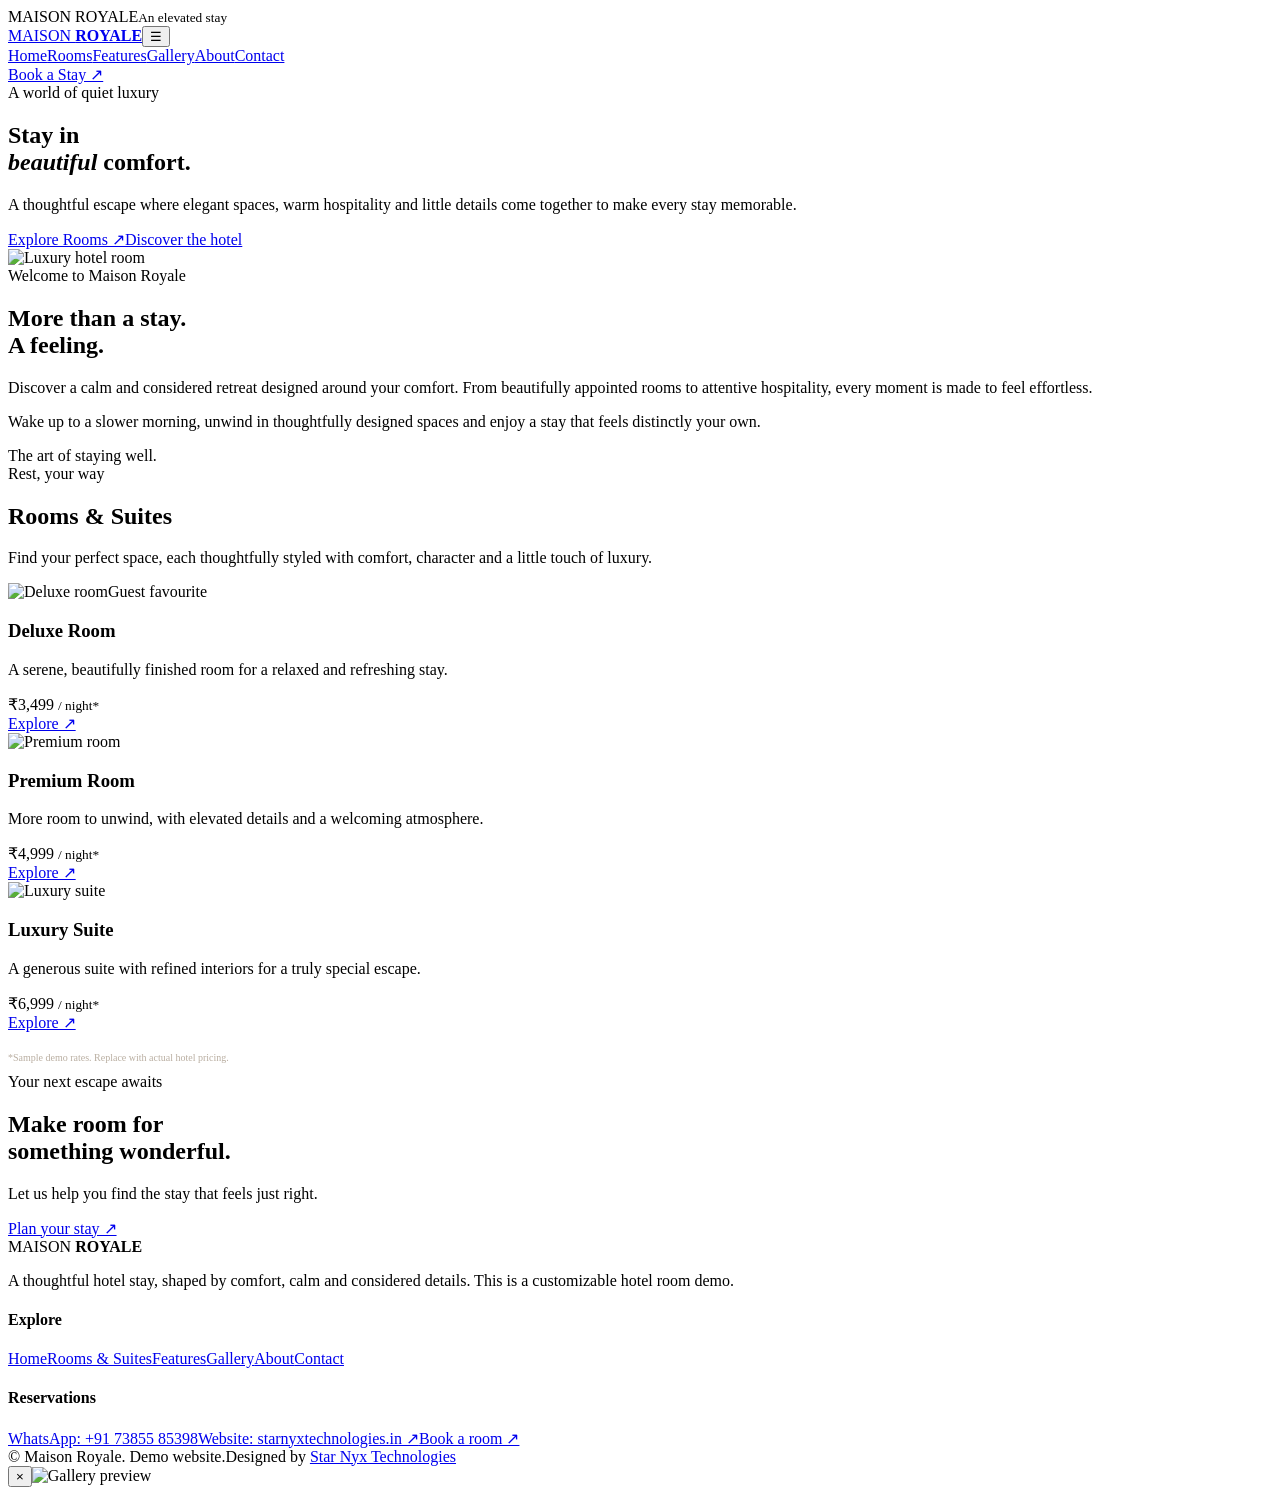
==== index.html @ e9866831 "Add files via upload" ====
<!doctype html><html lang="en"><head><meta charset="utf-8"><meta name="viewport" content="width=device-width,initial-scale=1"><meta name="theme-color" content="#3b1010"><title>Luxury Hotel | Maison Royale</title><link rel="stylesheet" href="assets/style.css"></head><body>
<div class="loader"><div>MAISON ROYALE<i></i><small>An elevated stay</small></div></div>
<header><a class="logo" href="index.html">MAISON <b>ROYALE</b></a><button class="menu" aria-label="Open navigation">☰</button><nav><a class="active" href="index.html">Home</a><a class="" href="rooms.html">Rooms</a><a class="" href="features.html">Features</a><a class="" href="gallery.html">Gallery</a><a class="" href="about.html">About</a><a class="" href="contact.html">Contact</a></nav><a class="nav-book" href="https://wa.me/917385585398?text=Hello%2C%20I%20would%20like%20to%20enquire%20about%20a%20room." target="_blank" rel="noopener">Book a Stay ↗</a></header>

<main><section class="home-hero" id="home"><div class="content"><div class="eyebrow">A world of quiet luxury</div><h1>Stay in<br><em>beautiful</em> comfort.</h1><p>A thoughtful escape where elegant spaces, warm hospitality and little details come together to make every stay memorable.</p><a class="btn" href="rooms.html">Explore Rooms ↗</a><a class="btn outline" href="about.html">Discover the hotel</a></div></section>
<section class="section"><div class="wrap intro-grid"><div class="intro-img reveal left"><img src="https://images.unsplash.com/photo-1611892440504-42a792e24d32?auto=format&fit=crop&w=1100&q=85" alt="Luxury hotel room"></div><div class="intro-copy reveal right"><div class="eyebrow">Welcome to Maison Royale</div><h2>More than a stay.<br>A feeling.</h2><p>Discover a calm and considered retreat designed around your comfort. From beautifully appointed rooms to attentive hospitality, every moment is made to feel effortless.</p><p>Wake up to a slower morning, unwind in thoughtfully designed spaces and enjoy a stay that feels distinctly your own.</p><div class="signature">The art of staying well.</div></div></div></section>
<section class="section dark"><div class="wrap"><div class="heading reveal"><div><div class="eyebrow">Rest, your way</div><h2>Rooms & Suites</h2></div><p>Find your perfect space, each thoughtfully styled with comfort, character and a little touch of luxury.</p></div><div class="cards">
<article class="card reveal"><div class="card-img"><img src="https://images.unsplash.com/photo-1611892440504-42a792e24d32?auto=format&fit=crop&w=900&q=85" alt="Deluxe room"><span class="tag">Guest favourite</span></div><div class="card-body"><h3>Deluxe Room</h3><p>A serene, beautifully finished room for a relaxed and refreshing stay.</p><div class="card-foot"><div class="price">₹3,499 <small>/ night*</small></div><a class="link" href="rooms.html">Explore ↗</a></div></div></article>
<article class="card reveal d1"><div class="card-img"><img src="https://images.unsplash.com/photo-1590490360182-c33d57733427?auto=format&fit=crop&w=900&q=85" alt="Premium room"></div><div class="card-body"><h3>Premium Room</h3><p>More room to unwind, with elevated details and a welcoming atmosphere.</p><div class="card-foot"><div class="price">₹4,999 <small>/ night*</small></div><a class="link" href="rooms.html">Explore ↗</a></div></div></article>
<article class="card reveal d2"><div class="card-img"><img src="https://images.unsplash.com/photo-1616486338812-3dadae4b4ace?auto=format&fit=crop&w=900&q=85" alt="Luxury suite"></div><div class="card-body"><h3>Luxury Suite</h3><p>A generous suite with refined interiors for a truly special escape.</p><div class="card-foot"><div class="price">₹6,999 <small>/ night*</small></div><a class="link" href="rooms.html">Explore ↗</a></div></div></article></div><p style="font-size:10px;color:#b9aea1;margin-top:20px">*Sample demo rates. Replace with actual hotel pricing.</p></div></section>
<section class="banner"><div class="reveal"><div class="eyebrow" style="justify-content:center">Your next escape awaits</div><h2>Make room for<br>something wonderful.</h2><p>Let us help you find the stay that feels just right.</p><a class="btn" href="contact.html">Plan your stay ↗</a></div></section></main>
<footer><div class="foot-top"><div><div class="foot-brand">MAISON <b>ROYALE</b></div><p>A thoughtful hotel stay, shaped by comfort, calm and considered details. This is a customizable hotel room demo.</p></div><div class="foot-col"><h4>Explore</h4><a href="index.html">Home</a><a href="rooms.html">Rooms & Suites</a><a href="features.html">Features</a><a href="gallery.html">Gallery</a><a href="about.html">About</a><a href="contact.html">Contact</a></div><div class="foot-col"><h4>Reservations</h4><a href="https://wa.me/917385585398" target="_blank" rel="noopener">WhatsApp: +91 73855 85398</a><a href="https://www.starnyxtechnologies.in/" target="_blank" rel="noopener">Website: starnyxtechnologies.in ↗</a><a href="https://wa.me/917385585398?text=Hello%2C%20I%20would%20like%20to%20book%20a%20room." target="_blank" rel="noopener">Book a room ↗</a></div></div><div class="foot-bottom"><span>© <span class="year"></span> Maison Royale. Demo website.</span><span>Designed by <a href="https://www.starnyxtechnologies.in/" target="_blank" rel="noopener">Star Nyx Technologies</a></span></div></footer>
<div class="lightbox"><button aria-label="Close">×</button><img alt="Gallery preview"></div><script src="assets/script.js"></script></body></html>
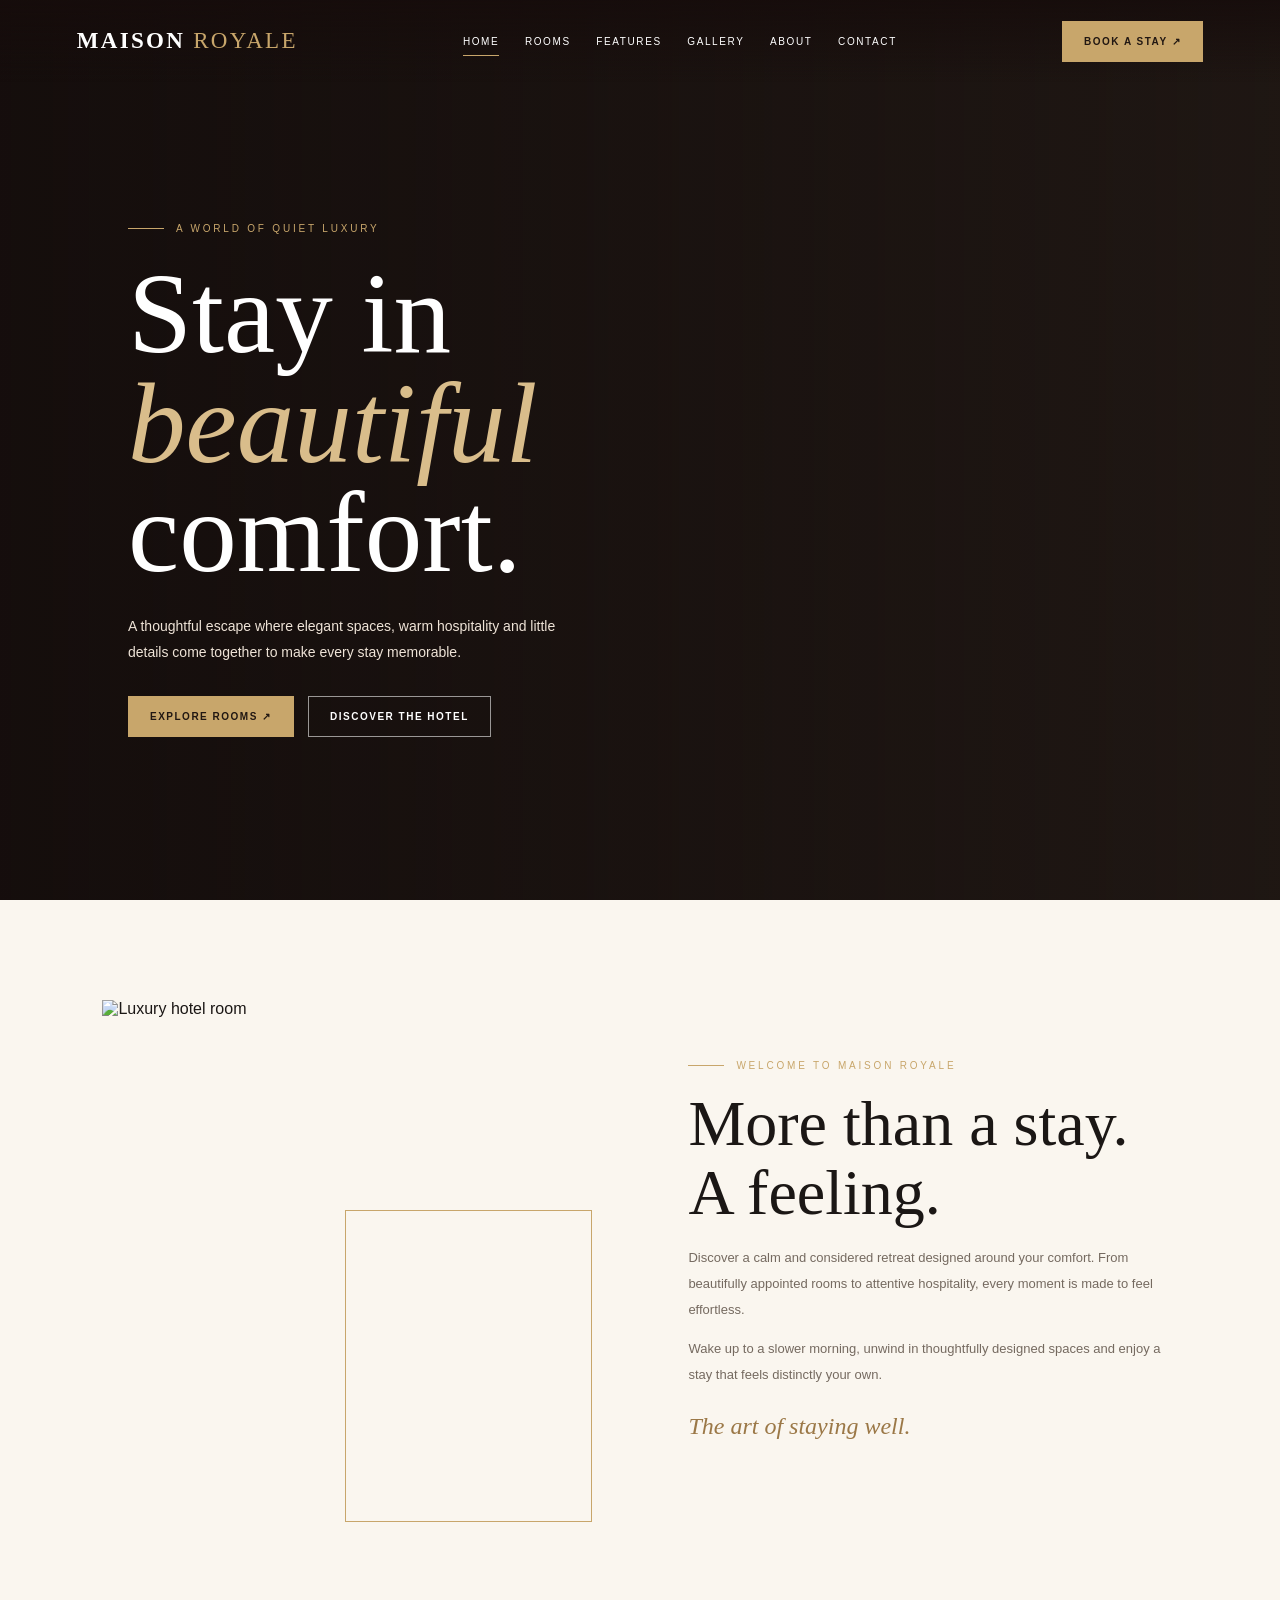
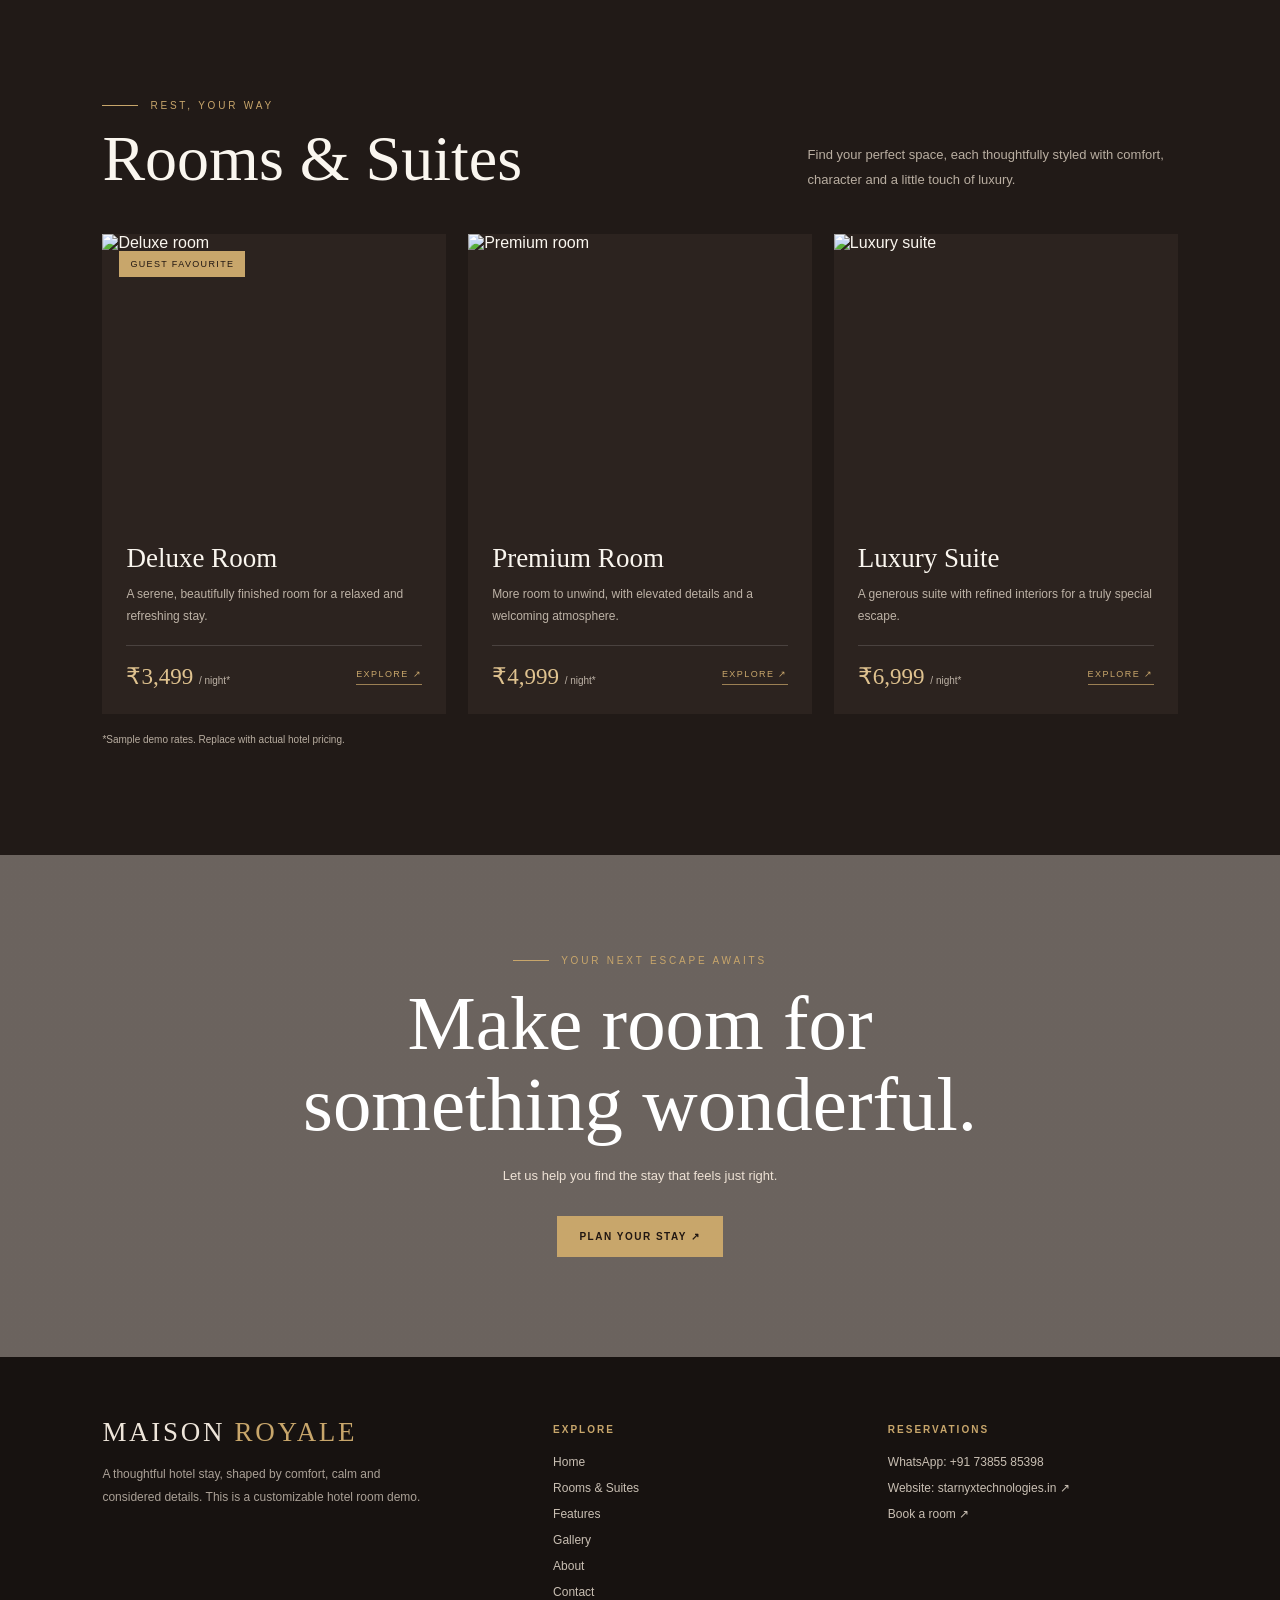
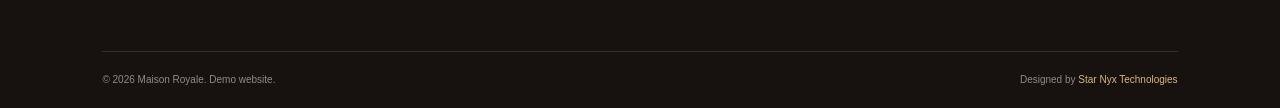
==== commit 7245157c: "Update index.html" ====
--- a/index.html
+++ b/index.html
@@ -1,13 +1,181 @@
-<!doctype html><html lang="en"><head><meta charset="utf-8"><meta name="viewport" content="width=device-width,initial-scale=1"><meta name="theme-color" content="#3b1010"><title>Luxury Hotel | Maison Royale</title><link rel="stylesheet" href="assets/style.css"></head><body>
-<div class="loader"><div>MAISON ROYALE<i></i><small>An elevated stay</small></div></div>
-<header><a class="logo" href="index.html">MAISON <b>ROYALE</b></a><button class="menu" aria-label="Open navigation">☰</button><nav><a class="active" href="index.html">Home</a><a class="" href="rooms.html">Rooms</a><a class="" href="features.html">Features</a><a class="" href="gallery.html">Gallery</a><a class="" href="about.html">About</a><a class="" href="contact.html">Contact</a></nav><a class="nav-book" href="https://wa.me/917385585398?text=Hello%2C%20I%20would%20like%20to%20enquire%20about%20a%20room." target="_blank" rel="noopener">Book a Stay ↗</a></header>
+<!doctype html>
+<html lang="en">
+<head>
+<meta charset="utf-8">
+<meta name="viewport" content="width=device-width,initial-scale=1">
+<meta name="theme-color" content="#3b1010">
+<title>Luxury Hotel | Maison Royale</title>
 
-<main><section class="home-hero" id="home"><div class="content"><div class="eyebrow">A world of quiet luxury</div><h1>Stay in<br><em>beautiful</em> comfort.</h1><p>A thoughtful escape where elegant spaces, warm hospitality and little details come together to make every stay memorable.</p><a class="btn" href="rooms.html">Explore Rooms ↗</a><a class="btn outline" href="about.html">Discover the hotel</a></div></section>
-<section class="section"><div class="wrap intro-grid"><div class="intro-img reveal left"><img src="https://images.unsplash.com/photo-1611892440504-42a792e24d32?auto=format&fit=crop&w=1100&q=85" alt="Luxury hotel room"></div><div class="intro-copy reveal right"><div class="eyebrow">Welcome to Maison Royale</div><h2>More than a stay.<br>A feeling.</h2><p>Discover a calm and considered retreat designed around your comfort. From beautifully appointed rooms to attentive hospitality, every moment is made to feel effortless.</p><p>Wake up to a slower morning, unwind in thoughtfully designed spaces and enjoy a stay that feels distinctly your own.</p><div class="signature">The art of staying well.</div></div></div></section>
-<section class="section dark"><div class="wrap"><div class="heading reveal"><div><div class="eyebrow">Rest, your way</div><h2>Rooms & Suites</h2></div><p>Find your perfect space, each thoughtfully styled with comfort, character and a little touch of luxury.</p></div><div class="cards">
-<article class="card reveal"><div class="card-img"><img src="https://images.unsplash.com/photo-1611892440504-42a792e24d32?auto=format&fit=crop&w=900&q=85" alt="Deluxe room"><span class="tag">Guest favourite</span></div><div class="card-body"><h3>Deluxe Room</h3><p>A serene, beautifully finished room for a relaxed and refreshing stay.</p><div class="card-foot"><div class="price">₹3,499 <small>/ night*</small></div><a class="link" href="rooms.html">Explore ↗</a></div></div></article>
-<article class="card reveal d1"><div class="card-img"><img src="https://images.unsplash.com/photo-1590490360182-c33d57733427?auto=format&fit=crop&w=900&q=85" alt="Premium room"></div><div class="card-body"><h3>Premium Room</h3><p>More room to unwind, with elevated details and a welcoming atmosphere.</p><div class="card-foot"><div class="price">₹4,999 <small>/ night*</small></div><a class="link" href="rooms.html">Explore ↗</a></div></div></article>
-<article class="card reveal d2"><div class="card-img"><img src="https://images.unsplash.com/photo-1616486338812-3dadae4b4ace?auto=format&fit=crop&w=900&q=85" alt="Luxury suite"></div><div class="card-body"><h3>Luxury Suite</h3><p>A generous suite with refined interiors for a truly special escape.</p><div class="card-foot"><div class="price">₹6,999 <small>/ night*</small></div><a class="link" href="rooms.html">Explore ↗</a></div></div></article></div><p style="font-size:10px;color:#b9aea1;margin-top:20px">*Sample demo rates. Replace with actual hotel pricing.</p></div></section>
-<section class="banner"><div class="reveal"><div class="eyebrow" style="justify-content:center">Your next escape awaits</div><h2>Make room for<br>something wonderful.</h2><p>Let us help you find the stay that feels just right.</p><a class="btn" href="contact.html">Plan your stay ↗</a></div></section></main>
-<footer><div class="foot-top"><div><div class="foot-brand">MAISON <b>ROYALE</b></div><p>A thoughtful hotel stay, shaped by comfort, calm and considered details. This is a customizable hotel room demo.</p></div><div class="foot-col"><h4>Explore</h4><a href="index.html">Home</a><a href="rooms.html">Rooms & Suites</a><a href="features.html">Features</a><a href="gallery.html">Gallery</a><a href="about.html">About</a><a href="contact.html">Contact</a></div><div class="foot-col"><h4>Reservations</h4><a href="https://wa.me/917385585398" target="_blank" rel="noopener">WhatsApp: +91 73855 85398</a><a href="https://www.starnyxtechnologies.in/" target="_blank" rel="noopener">Website: starnyxtechnologies.in ↗</a><a href="https://wa.me/917385585398?text=Hello%2C%20I%20would%20like%20to%20book%20a%20room." target="_blank" rel="noopener">Book a room ↗</a></div></div><div class="foot-bottom"><span>© <span class="year"></span> Maison Royale. Demo website.</span><span>Designed by <a href="https://www.starnyxtechnologies.in/" target="_blank" rel="noopener">Star Nyx Technologies</a></span></div></footer>
-<div class="lightbox"><button aria-label="Close">×</button><img alt="Gallery preview"></div><script src="assets/script.js"></script></body></html>+<!-- CSS FILE -->
+<link rel="stylesheet" href="./style.css">
+</head>
+
+<body>
+
+<div class="loader">
+  <div>MAISON ROYALE<i></i><small>An elevated stay</small></div>
+</div>
+
+<header>
+<a class="logo" href="index.html">MAISON <b>ROYALE</b></a>
+<button class="menu" aria-label="Open navigation">☰</button>
+
+<nav>
+<a class="active" href="index.html">Home</a>
+<a href="rooms.html">Rooms</a>
+<a href="features.html">Features</a>
+<a href="gallery.html">Gallery</a>
+<a href="about.html">About</a>
+<a href="contact.html">Contact</a>
+</nav>
+
+<a class="nav-book" href="https://wa.me/917385585398?text=Hello%2C%20I%20would%20like%20to%20enquire%20about%20a%20room." target="_blank" rel="noopener">Book a Stay ↗</a>
+</header>
+
+<main>
+
+<section class="home-hero" id="home">
+<div class="content">
+<div class="eyebrow">A world of quiet luxury</div>
+<h1>Stay in<br><em>beautiful</em> comfort.</h1>
+<p>A thoughtful escape where elegant spaces, warm hospitality and little details come together to make every stay memorable.</p>
+<a class="btn" href="rooms.html">Explore Rooms ↗</a>
+<a class="btn outline" href="about.html">Discover the hotel</a>
+</div>
+</section>
+
+<section class="section">
+<div class="wrap intro-grid">
+
+<div class="intro-img reveal left">
+<img src="https://images.unsplash.com/photo-1611892440504-42a792e24d32?auto=format&fit=crop&w=1100&q=85" alt="Luxury hotel room">
+</div>
+
+<div class="intro-copy reveal right">
+<div class="eyebrow">Welcome to Maison Royale</div>
+<h2>More than a stay.<br>A feeling.</h2>
+<p>Discover a calm and considered retreat designed around your comfort. From beautifully appointed rooms to attentive hospitality, every moment is made to feel effortless.</p>
+<p>Wake up to a slower morning, unwind in thoughtfully designed spaces and enjoy a stay that feels distinctly your own.</p>
+<div class="signature">The art of staying well.</div>
+</div>
+
+</div>
+</section>
+
+<section class="section dark">
+<div class="wrap">
+
+<div class="heading reveal">
+<div>
+<div class="eyebrow">Rest, your way</div>
+<h2>Rooms & Suites</h2>
+</div>
+<p>Find your perfect space, each thoughtfully styled with comfort, character and a little touch of luxury.</p>
+</div>
+
+<div class="cards">
+
+<article class="card reveal">
+<div class="card-img">
+<img src="https://images.unsplash.com/photo-1611892440504-42a792e24d32?auto=format&fit=crop&w=900&q=85" alt="Deluxe room">
+<span class="tag">Guest favourite</span>
+</div>
+<div class="card-body">
+<h3>Deluxe Room</h3>
+<p>A serene, beautifully finished room for a relaxed and refreshing stay.</p>
+<div class="card-foot">
+<div class="price">₹3,499 <small>/ night*</small></div>
+<a class="link" href="rooms.html">Explore ↗</a>
+</div>
+</div>
+</article>
+
+<article class="card reveal d1">
+<div class="card-img">
+<img src="https://images.unsplash.com/photo-1590490360182-c33d57733427?auto=format&fit=crop&w=900&q=85" alt="Premium room">
+</div>
+<div class="card-body">
+<h3>Premium Room</h3>
+<p>More room to unwind, with elevated details and a welcoming atmosphere.</p>
+<div class="card-foot">
+<div class="price">₹4,999 <small>/ night*</small></div>
+<a class="link" href="rooms.html">Explore ↗</a>
+</div>
+</div>
+</article>
+
+<article class="card reveal d2">
+<div class="card-img">
+<img src="https://images.unsplash.com/photo-1616486338812-3dadae4b4ace?auto=format&fit=crop&w=900&q=85" alt="Luxury suite">
+</div>
+<div class="card-body">
+<h3>Luxury Suite</h3>
+<p>A generous suite with refined interiors for a truly special escape.</p>
+<div class="card-foot">
+<div class="price">₹6,999 <small>/ night*</small></div>
+<a class="link" href="rooms.html">Explore ↗</a>
+</div>
+</div>
+</article>
+
+</div>
+
+<p style="font-size:10px;color:#b9aea1;margin-top:20px">*Sample demo rates. Replace with actual hotel pricing.</p>
+
+</div>
+</section>
+
+<section class="banner">
+<div class="reveal">
+<div class="eyebrow" style="justify-content:center">Your next escape awaits</div>
+<h2>Make room for<br>something wonderful.</h2>
+<p>Let us help you find the stay that feels just right.</p>
+<a class="btn" href="contact.html">Plan your stay ↗</a>
+</div>
+</section>
+
+</main>
+
+<footer>
+<div class="foot-top">
+
+<div>
+<div class="foot-brand">MAISON <b>ROYALE</b></div>
+<p>A thoughtful hotel stay, shaped by comfort, calm and considered details. This is a customizable hotel room demo.</p>
+</div>
+
+<div class="foot-col">
+<h4>Explore</h4>
+<a href="index.html">Home</a>
+<a href="rooms.html">Rooms & Suites</a>
+<a href="features.html">Features</a>
+<a href="gallery.html">Gallery</a>
+<a href="about.html">About</a>
+<a href="contact.html">Contact</a>
+</div>
+
+<div class="foot-col">
+<h4>Reservations</h4>
+<a href="https://wa.me/917385585398" target="_blank" rel="noopener">WhatsApp: +91 73855 85398</a>
+<a href="https://www.starnyxtechnologies.in/" target="_blank" rel="noopener">Website: starnyxtechnologies.in ↗</a>
+<a href="https://wa.me/917385585398?text=Hello%2C%20I%20would%20like%20to%20book%20a%20room." target="_blank" rel="noopener">Book a room ↗</a>
+</div>
+
+</div>
+
+<div class="foot-bottom">
+<span>© <span class="year"></span> Maison Royale. Demo website.</span>
+<span>Designed by <a href="https://www.starnyxtechnologies.in/" target="_blank" rel="noopener">Star Nyx Technologies</a></span>
+</div>
+</footer>
+
+<div class="lightbox">
+<button aria-label="Close">×</button>
+<img alt="Gallery preview">
+</div>
+
+<!-- JAVASCRIPT FILE -->
+<script src="./script.js"></script>
+
+</body>
+</html>
--- a/style.css
+++ b/style.css
@@ -0,0 +1,17 @@
+
+@import url('https://fonts.googleapis.com/css2?family=DM+Sans:wght@400;500;600;700&family=Playfair+Display:wght@400;500;600;700&display=swap');
+:root{--ink:#1b1715;--wine:#651d1c;--wine2:#3b1010;--paper:#faf6ef;--cream:#eee4d6;--gold:#c8a66b;--muted:#8d8175;--line:#dfd3c2;--serif:'Playfair Display',Georgia,serif;--sans:'DM Sans',Arial,sans-serif}
+*{box-sizing:border-box}html{scroll-behavior:smooth;scroll-padding-top:90px}body{margin:0;background:var(--paper);color:var(--ink);font-family:var(--sans);overflow-x:hidden}a{color:inherit;text-decoration:none}img{display:block;max-width:100%}.loader{position:fixed;inset:0;z-index:9999;background:var(--wine2);display:grid;place-items:center;color:white;animation:loaderOut .7s ease 1.35s forwards;pointer-events:none}.loader div{text-align:center;font:500 clamp(25px,5vw,48px) var(--serif);letter-spacing:.14em;animation:rise .8s ease both}.loader small{display:block;margin-top:13px;font:10px var(--sans);letter-spacing:.35em;color:var(--gold);text-transform:uppercase}.loader i{display:block;width:0;height:1px;background:var(--gold);margin:17px auto;animation:line 1s .2s forwards}@keyframes loaderOut{to{opacity:0;visibility:hidden}}@keyframes rise{from{opacity:0;transform:translateY(18px)}to{opacity:1;transform:none}}@keyframes line{to{width:140px}}
+header{height:82px;position:fixed;z-index:1000;top:0;left:0;width:100%;padding:0 6%;display:flex;align-items:center;justify-content:space-between;color:#fff;background:linear-gradient(#160c0bd9,transparent);transition:.35s}header.scrolled{height:70px;background:#241211f2;backdrop-filter:blur(14px);box-shadow:0 8px 30px #0002}.logo{font:600 23px var(--serif);letter-spacing:.1em;white-space:nowrap}.logo b{color:var(--gold);font-weight:500}nav{display:flex;gap:clamp(12px,2vw,28px);align-items:center}nav a{font-size:10px;letter-spacing:.16em;text-transform:uppercase;position:relative;padding:9px 0}nav a:after{content:"";position:absolute;left:0;bottom:0;width:0;height:1px;background:var(--gold);transition:.3s}nav a:hover:after,nav a.active:after{width:100%}.nav-book,.btn{display:inline-flex;align-items:center;justify-content:center;padding:14px 21px;background:var(--gold);color:#211712;border:1px solid var(--gold);font-size:10px;font-weight:700;letter-spacing:.15em;text-transform:uppercase;transition:.3s}.nav-book:hover,.btn:hover{background:transparent;color:var(--gold)}.menu{display:none;background:none;border:0;color:white;font-size:26px}
+.page-hero{min-height:66vh;display:flex;align-items:end;position:relative;color:white;padding:150px 9% 75px;background:#261b18;overflow:hidden}.page-hero:before{content:"";position:absolute;inset:0;background:linear-gradient(90deg,#140d0dcc,#140d0d30),var(--hero) center/cover;animation:heroZoom 2s ease both}.page-hero:after{content:"";position:absolute;inset:0;background:linear-gradient(0deg,#100b0a8c,transparent 60%)}@keyframes heroZoom{from{transform:scale(1.12)}to{transform:scale(1)}}.page-hero .inner{position:relative;z-index:2;max-width:850px;animation:rise 1s .15s both}.eyebrow{display:flex;align-items:center;gap:12px;color:var(--gold);font-size:10px;letter-spacing:.28em;text-transform:uppercase}.eyebrow:before{content:"";height:1px;width:36px;background:var(--gold)}h1,h2,h3,p{margin-top:0}.page-hero h1{font:400 clamp(3.4rem,8vw,7rem)/.98 var(--serif);margin:22px 0}.page-hero p{max-width:530px;color:#e8ded2;line-height:1.9;font-size:14px}.wrap{width:min(1160px,84%);margin:auto}.section{padding:100px 0}.heading{display:flex;justify-content:space-between;align-items:end;gap:25px;margin-bottom:42px}.heading h2{font:400 clamp(2.5rem,5vw,4.3rem)/1.05 var(--serif);margin:14px 0 0}.heading p{max-width:370px;color:var(--muted);font-size:13px;line-height:1.9;margin:0}.reveal{opacity:0;transform:translateY(38px);transition:opacity .8s ease,transform .8s cubic-bezier(.2,.7,.2,1)}.reveal.left{transform:translateX(-40px)}.reveal.right{transform:translateX(40px)}.reveal.show{opacity:1;transform:none}.d1{transition-delay:.12s}.d2{transition-delay:.24s}.d3{transition-delay:.36s}
+.home-hero{min-height:100svh;position:relative;color:white;display:flex;align-items:center;background:#211915;overflow:hidden}.home-hero:before{content:"";position:absolute;inset:0;background:linear-gradient(90deg,#130c0bd9,#130c0b25),url('https://images.unsplash.com/photo-1611892440504-42a792e24d32?auto=format&fit=crop&w=2400&q=90') center/cover;animation:heroZoom 2.6s ease both}.home-hero .content{position:relative;z-index:2;margin:100px 0 40px 10%;max-width:760px;animation:rise 1s .2s both}.home-hero h1{font:400 clamp(3.8rem,9vw,8rem)/.95 var(--serif);margin:25px 0}.home-hero h1 em{color:#d9bd8b}.home-hero p{max-width:470px;line-height:1.9;color:#eee3d7;font-size:14px;margin-bottom:30px}.outline{background:transparent;color:white;border-color:#ffffff90;margin-left:10px}.intro-grid{display:grid;grid-template-columns:1fr 1fr;gap:9%;align-items:center}.intro-img{position:relative}.intro-img img{height:500px;width:88%;object-fit:cover;position:relative;z-index:1}.intro-img:after{content:"";position:absolute;right:0;bottom:-22px;width:50%;height:62%;border:1px solid var(--gold)}.intro-copy h2{font:400 clamp(2.5rem,5vw,4.4rem)/1.08 var(--serif);margin:18px 0}.intro-copy p{font-size:13px;line-height:2;color:#756a60}.signature{font:italic 24px var(--serif);color:#9b7847;margin-top:25px}
+.dark{background:#211a17;color:var(--paper)}.dark .heading p{color:#b9aea1}.cards{display:grid;grid-template-columns:repeat(3,1fr);gap:22px}.card{background:#2c231f;transition:transform .4s,box-shadow .4s}.card:hover{transform:translateY(-9px);box-shadow:0 20px 45px #0003}.card-img{height:285px;overflow:hidden;position:relative}.card-img img{height:100%;width:100%;object-fit:cover;transition:transform .8s}.card:hover img{transform:scale(1.08)}.tag{position:absolute;top:17px;left:17px;background:var(--gold);color:#211712;padding:8px 11px;font-size:9px;letter-spacing:.15em;text-transform:uppercase}.card-body{padding:24px}.card h3{font:400 27px var(--serif);margin-bottom:10px}.card p{font-size:12px;line-height:1.8;color:#bdb2a6;min-height:43px}.card-foot{border-top:1px solid #ffffff24;margin-top:18px;padding-top:17px;display:flex;justify-content:space-between;align-items:center}.price{font:400 23px var(--serif);color:#dfc28f}.price small{font:10px var(--sans);color:#bdb2a6}.link{color:var(--gold);font-size:9px;letter-spacing:.16em;text-transform:uppercase;border-bottom:1px solid #9c8054;padding-bottom:5px}
+.amenities{display:grid;grid-template-columns:repeat(4,1fr);gap:1px;background:var(--line);border:1px solid var(--line)}.amenity{background:var(--paper);padding:32px 16px;text-align:center;transition:.3s}.amenity:hover{background:#f0e5d6;transform:translateY(-5px)}.amenity .ico{font-size:25px;color:#9a7748;margin-bottom:13px}.amenity h3{font:400 20px var(--serif);margin-bottom:8px}.amenity p{font-size:11px;color:var(--muted);line-height:1.7;margin:0}
+.gallery-grid{display:grid;grid-template-columns:1.2fr .8fr .8fr;grid-template-rows:245px 245px;gap:13px}.gallery-item{overflow:hidden;position:relative;cursor:pointer;background:#ddd}.gallery-item:first-child{grid-row:span 2}.gallery-item:nth-child(4){grid-column:2/4}.gallery-item img{width:100%;height:100%;object-fit:cover;transition:transform .8s}.gallery-item:hover img{transform:scale(1.08)}.gallery-item:after{content:"VIEW PHOTO ↗";position:absolute;right:15px;bottom:15px;color:white;font-size:9px;letter-spacing:.15em;text-shadow:0 1px 8px #000}
+.banner{padding:100px 8%;text-align:center;color:white;background:linear-gradient(#211713a8,#211713a8),url('https://images.unsplash.com/photo-1571896349842-33c89424de2d?auto=format&fit=crop&w=2000&q=85') center/cover fixed}.banner h2{font:400 clamp(2.8rem,6vw,5.4rem)/1.05 var(--serif);margin:18px 0}.banner p{max-width:580px;margin:0 auto 28px;color:#eee2d5;font-size:13px;line-height:1.9}
+.contact-grid{display:grid;grid-template-columns:1fr 1fr;gap:10%;align-items:center}.contact-grid h2{font:400 clamp(2.7rem,5vw,4.6rem)/1.05 var(--serif);margin:18px 0}.contact-grid p{font-size:13px;line-height:1.9;color:#766b61}.contact-box{background:#241a17;color:white;padding:40px}.contact-box h3{font:400 31px var(--serif)}.contact-box p{color:#c4b7a9}.contact-box .btn{width:100%;margin-top:12px}
+footer{background:#171210;color:#eee5da;padding:60px 8% 23px}.foot-top{display:grid;grid-template-columns:1.4fr 1fr 1fr;gap:45px;padding-bottom:40px;border-bottom:1px solid #ffffff20}.foot-brand{font:500 27px var(--serif);letter-spacing:.1em;margin-bottom:15px}.foot-brand b{color:var(--gold);font-weight:500}footer p{font-size:12px;line-height:1.9;color:#aaa096;max-width:330px}.foot-col h4{font-size:10px;letter-spacing:.2em;text-transform:uppercase;color:var(--gold);margin:7px 0 20px}.foot-col a{display:block;color:#c9bfb3;font-size:12px;margin:12px 0;transition:.2s}.foot-col a:hover{color:var(--gold)}.foot-bottom{display:flex;justify-content:space-between;gap:15px;flex-wrap:wrap;padding-top:22px;color:#938a80;font-size:10px}.foot-bottom a{color:#d7b77e}
+.lightbox{position:fixed;inset:0;background:#080706ef;z-index:2000;display:none;align-items:center;justify-content:center;padding:20px}.lightbox.open{display:flex}.lightbox img{max-width:95%;max-height:88vh;object-fit:contain}.lightbox button{position:absolute;top:18px;right:25px;color:white;background:none;border:0;font-size:38px}
+@media(max-width:900px){nav{gap:12px}nav a{font-size:9px}.cards{grid-template-columns:repeat(2,1fr)}.card:last-child{grid-column:span 2}.wrap{width:88%}.section{padding:82px 0}}
+@media(max-width:680px){header{height:70px;padding:0 6%}.logo{font-size:19px}.menu{display:block}nav{display:none;position:absolute;top:70px;left:0;width:100%;background:#241211;padding:20px 7% 25px;flex-direction:column;align-items:flex-start;gap:15px}nav.open{display:flex}.nav-book{display:none}.page-hero{min-height:57vh;padding:130px 7% 55px}.page-hero h1{font-size:clamp(3.2rem,14vw,5rem)}.home-hero .content{margin:100px 7% 55px}.home-hero h1{font-size:clamp(3.5rem,15vw,5.5rem)}.wrap{width:86%}.section{padding:75px 0}.heading{display:block}.heading p{margin-top:15px}.intro-grid,.contact-grid{grid-template-columns:1fr;gap:50px}.intro-img img{height:360px}.cards{grid-template-columns:1fr}.card:last-child{grid-column:auto}.card-img{height:260px}.amenities{grid-template-columns:repeat(2,1fr)}.amenity{padding:24px 10px}.gallery-grid{grid-template-columns:1fr 1fr;grid-template-rows:210px 145px 145px}.gallery-item:first-child{grid-row:span 2}.gallery-item:nth-child(4){grid-column:1/3}.banner{background-attachment:scroll;padding:78px 7%}.contact-box{padding:29px 23px}.foot-top{grid-template-columns:1fr 1fr;gap:28px}.foot-top>div:first-child{grid-column:1/3}.foot-bottom{font-size:9px}}
+@media(prefers-reduced-motion:reduce){*,*:before,*:after{animation-duration:.01ms!important;transition-duration:.01ms!important;scroll-behavior:auto!important}.reveal{opacity:1;transform:none}}
